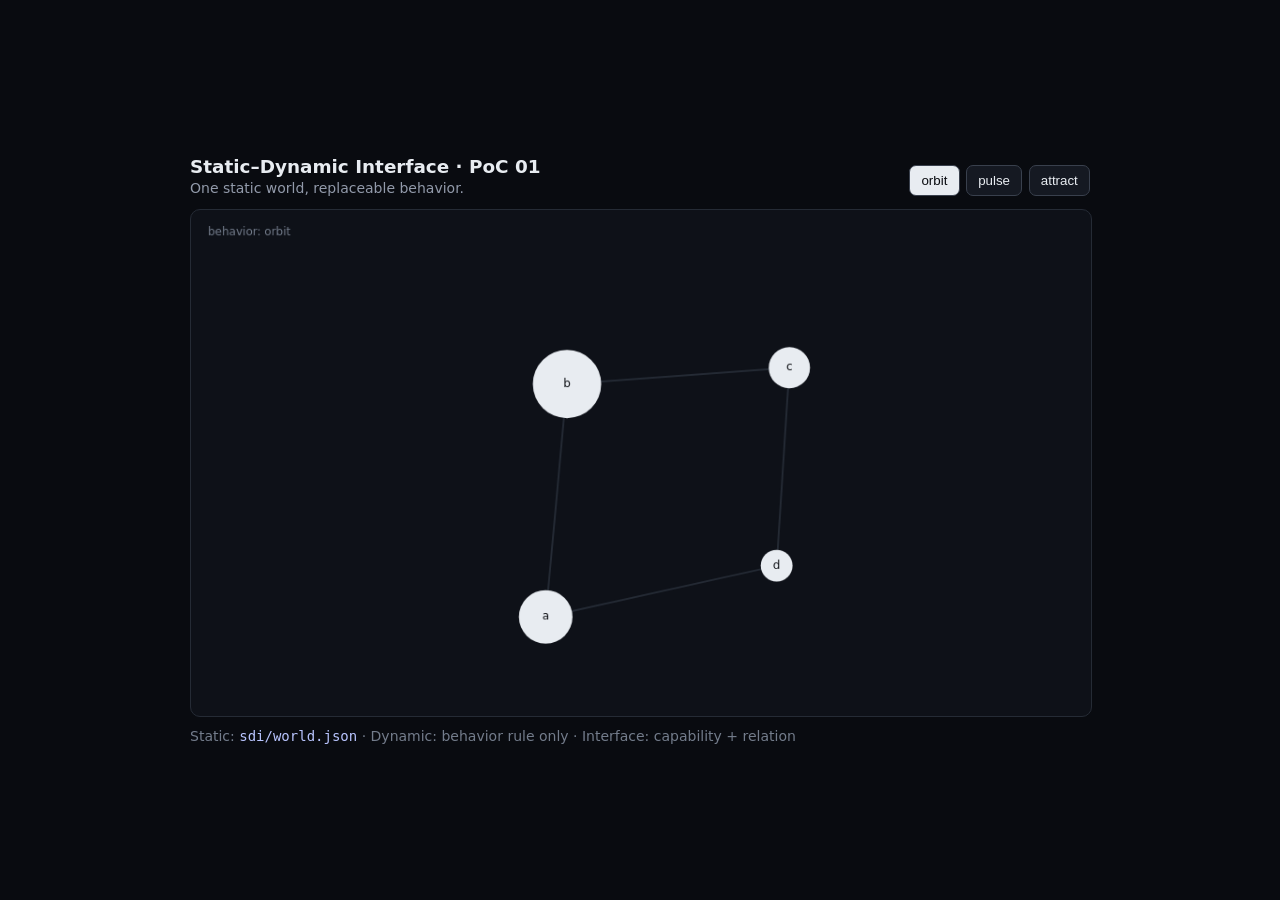
==== sdi/index.html @ fb4ed681 "Add first SDI animation PoC" ====
<!doctype html>
<html lang="en">
<head>
<meta charset="utf-8">
<meta name="viewport" content="width=device-width,initial-scale=1">
<title>SDI Animation PoC</title>
<style>
  :root { color-scheme: dark; }
  body { margin:0; min-height:100vh; display:grid; place-items:center; background:#090b10; color:#e8ecf1; font:14px system-ui,sans-serif; }
  main { width:min(900px,94vw); }
  header { display:flex; justify-content:space-between; align-items:end; gap:1rem; margin-bottom:.8rem; }
  h1 { margin:0; font-size:1.15rem; }
  p { margin:.2rem 0 0; color:#929aaa; }
  .controls { display:flex; gap:.4rem; flex-wrap:wrap; }
  button { border:1px solid #39404d; background:#151922; color:#e8ecf1; padding:.45rem .7rem; border-radius:7px; cursor:pointer; }
  button.active { background:#e8ecf1; color:#090b10; }
  canvas { width:100%; aspect-ratio:16/9; display:block; background:#0e1118; border:1px solid #252b35; border-radius:10px; }
  code { color:#b9c5ff; }
  footer { margin-top:.65rem; color:#737c8b; }
</style>
</head>
<body>
<main>
<header>
  <div><h1>Static–Dynamic Interface · PoC 01</h1><p>One static world, replaceable behavior.</p></div>
  <div class="controls" id="controls"></div>
</header>
<canvas id="view" width="960" height="540"></canvas>
<footer>Static: <code>sdi/world.json</code> · Dynamic: behavior rule only · Interface: capability + relation</footer>
</main>
<script>
const canvas = document.querySelector('#view');
const ctx = canvas.getContext('2d');
const controls = document.querySelector('#controls');
let world;
let behavior = 'orbit';
let t = 0;

const behaviors = {
  orbit(entity, i, time) {
    const r = Math.hypot(entity.x, entity.y);
    const base = Math.atan2(entity.y, entity.x);
    const a = base + time * (0.55 + i * 0.07);
    return { x: Math.cos(a) * r, y: Math.sin(a) * r };
  },
  pulse(entity, i, time) {
    const k = 1 + 0.22 * Math.sin(time * 2.2 + i);
    return { x: entity.x * k, y: entity.y * k };
  },
  attract(entity, i, time) {
    const k = 0.58 + 0.30 * (0.5 + 0.5 * Math.sin(time * 1.5 + i * .8));
    return { x: entity.x * k, y: entity.y * k };
  }
};

function button(name) {
  const b = document.createElement('button');
  b.textContent = name;
  b.onclick = () => { behavior = name; [...controls.children].forEach(x=>x.classList.remove('active')); b.classList.add('active'); };
  controls.appendChild(b);
  return b;
}
['orbit','pulse','attract'].map(button)[0].classList.add('active');

fetch('world.json').then(r => r.json()).then(data => { world = data; requestAnimationFrame(loop); });

function point(p) {
  return { x: canvas.width/2 + p.x * 330, y: canvas.height/2 - p.y * 330 };
}
function loop(ms) {
  t = ms / 1000;
  ctx.clearRect(0,0,canvas.width,canvas.height);
  ctx.strokeStyle = '#252b35';
  ctx.lineWidth = 2;
  for (const rel of world.relations) {
    const a = world.entities.find(e=>e.id===rel.from);
    const b = world.entities.find(e=>e.id===rel.to);
    const pa = point(behaviors[behavior](a, world.entities.indexOf(a), t));
    const pb = point(behaviors[behavior](b, world.entities.indexOf(b), t));
    ctx.beginPath(); ctx.moveTo(pa.x,pa.y); ctx.lineTo(pb.x,pb.y); ctx.stroke();
  }
  world.entities.forEach((e,i) => {
    const p = point(behaviors[behavior](e,i,t));
    const pulse = 1 + .08*Math.sin(t*3+i);
    ctx.beginPath(); ctx.arc(p.x,p.y,e.radius*330*pulse,0,Math.PI*2);
    ctx.fillStyle = '#e8ecf1'; ctx.fill();
    ctx.fillStyle = '#090b10'; ctx.font = '12px system-ui'; ctx.textAlign='center'; ctx.textBaseline='middle'; ctx.fillText(e.id,p.x,p.y);
  });
  ctx.fillStyle='#737c8b'; ctx.font='12px system-ui'; ctx.textAlign='left'; ctx.fillText(`behavior: ${behavior}`,18,24);
  requestAnimationFrame(loop);
}
</script>
</body>
</html>
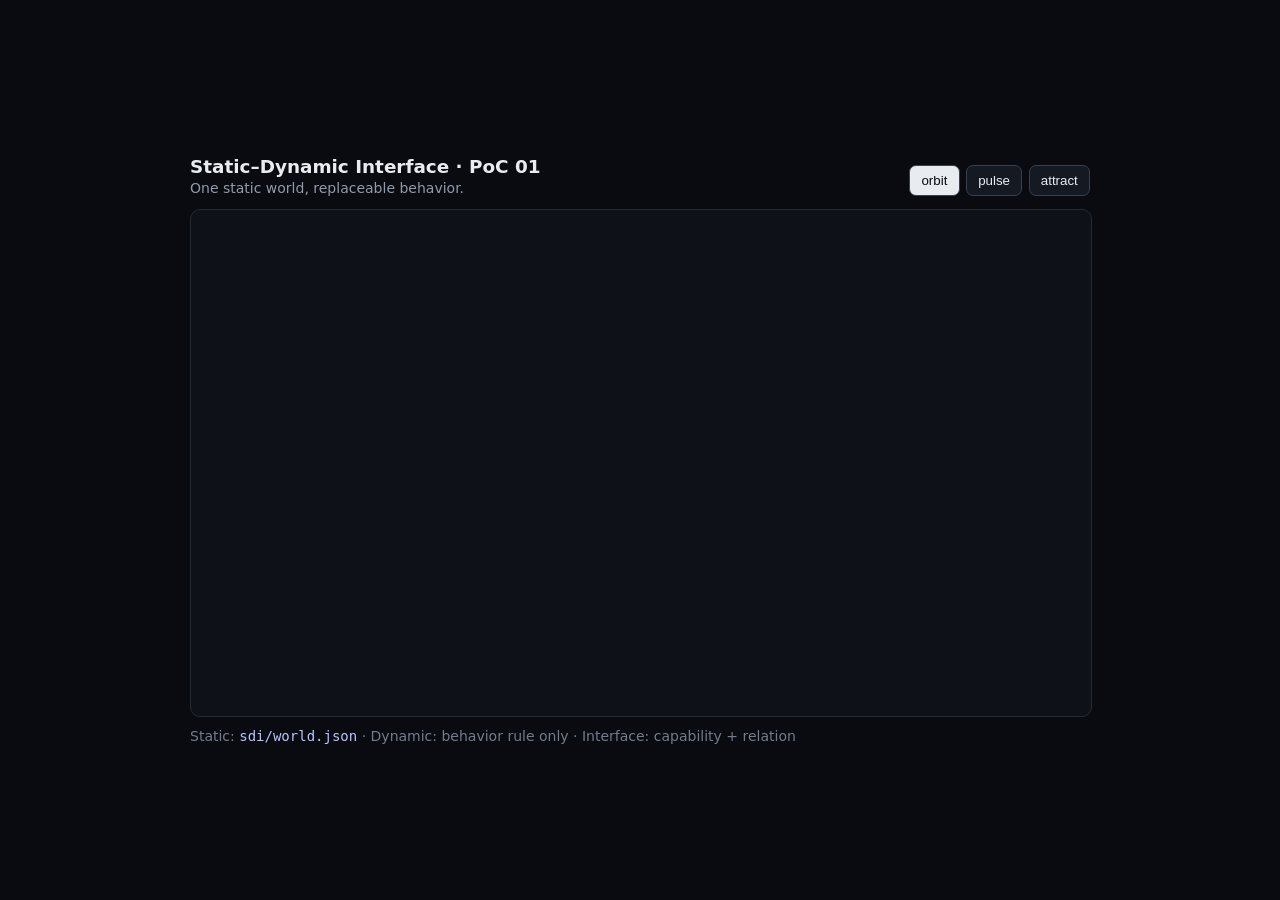
==== commit c1d5cd85: "refactor(sdi): separate behavior definitions from renderer" ====
--- a/sdi/index.html
+++ b/sdi/index.html
@@ -36,22 +36,40 @@
 let behavior = 'orbit';
 let t = 0;
 
-const behaviors = {
-  orbit(entity, i, time) {
-    const r = Math.hypot(entity.x, entity.y);
-    const base = Math.atan2(entity.y, entity.x);
-    const a = base + time * (0.55 + i * 0.07);
-    return { x: Math.cos(a) * r, y: Math.sin(a) * r };
-  },
-  pulse(entity, i, time) {
-    const k = 1 + 0.22 * Math.sin(time * 2.2 + i);
-    return { x: entity.x * k, y: entity.y * k };
-  },
-  attract(entity, i, time) {
-    const k = 0.58 + 0.30 * (0.5 + 0.5 * Math.sin(time * 1.5 + i * .8));
-    return { x: entity.x * k, y: entity.y * k };
+let behaviors = {};
+
+async function loadWorld() {
+  const [worldResponse, behaviorResponse] = await Promise.all([
+    fetch('world.json'),
+    fetch('behaviors.json')
+  ]);
+  world = await worldResponse.json();
+  const definitions = await behaviorResponse.json();
+  behaviors = Object.fromEntries(Object.entries(definitions).map(([name, definition]) => [
+    name,
+    createBehavior(definition)
+  ]));
+}
+
+function createBehavior(definition) {
+  if (definition.type === 'orbit') {
+    return (entity, i, time) => {
+      const r = Math.hypot(entity.x, entity.y);
+      const base = Math.atan2(entity.y, entity.x);
+      const a = base + time * (definition.speed + i * definition.index_speed);
+      return { x: Math.cos(a) * r, y: Math.sin(a) * r };
+    };
   }
-};
+  if (definition.type === 'scale') {
+    return (entity, i, time) => {
+      const k = definition.base + definition.amplitude * (
+        0.5 + 0.5 * Math.sin(time * definition.frequency + i * definition.phase)
+      );
+      return { x: entity.x * k, y: entity.y * k };
+    };
+  }
+  throw new Error('Unknown behavior type: ' + definition.type);
+}
 
 function button(name) {
   const b = document.createElement('button');
@@ -62,7 +80,7 @@
 }
 ['orbit','pulse','attract'].map(button)[0].classList.add('active');
 
-fetch('world.json').then(r => r.json()).then(data => { world = data; requestAnimationFrame(loop); });
+loadWorld().then(() => requestAnimationFrame(loop));
 
 function point(p) {
   return { x: canvas.width/2 + p.x * 330, y: canvas.height/2 - p.y * 330 };
